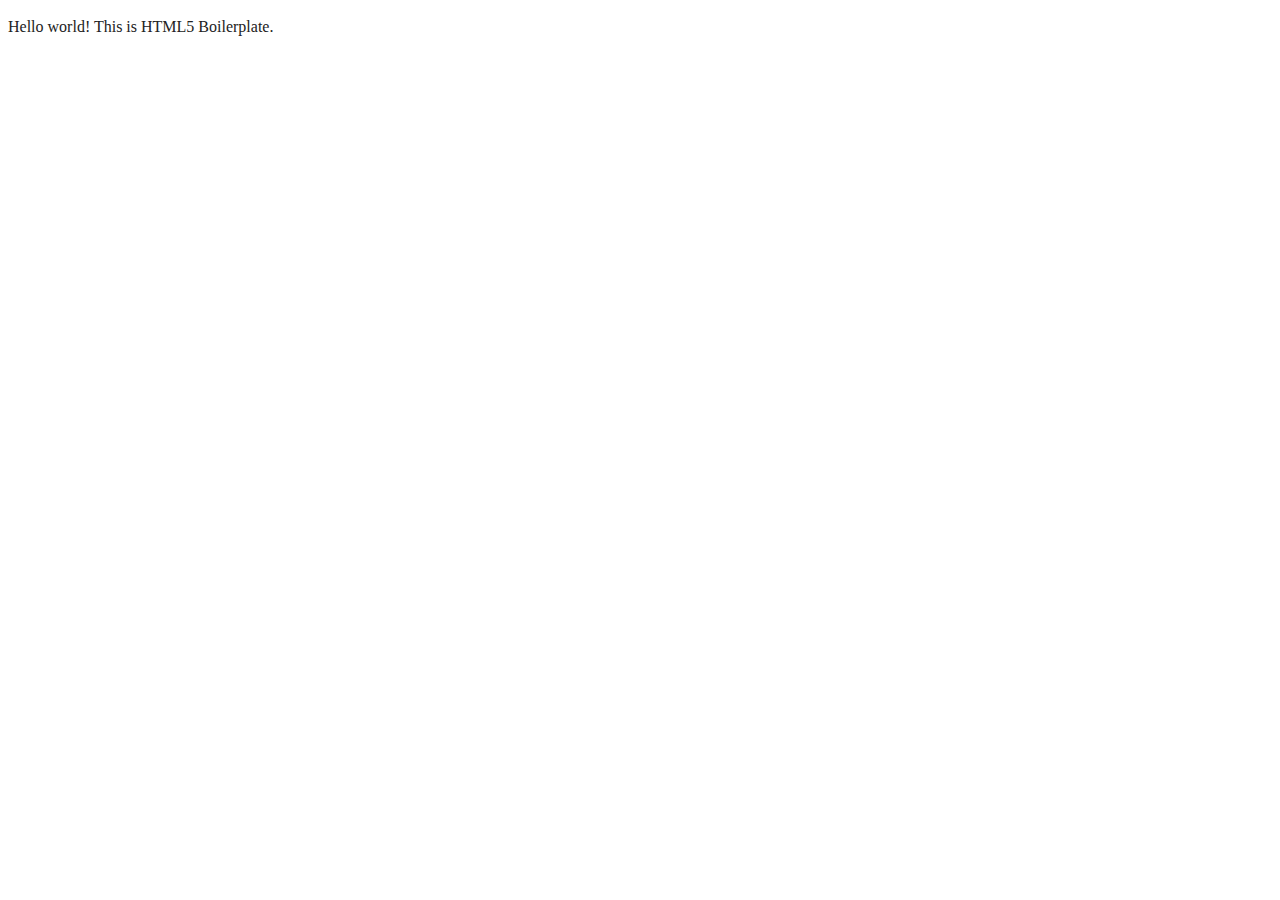
==== index.html @ e8bf4388 "create project" ====
<!doctype html>
<html class="no-js" lang="">

<head>
  <meta charset="utf-8">
  <meta name="viewport" content="width=device-width, initial-scale=1">
  <title></title>
  <link rel="stylesheet" href="scss/style.css">
  <meta name="description" content="">

  <meta property="og:title" content="">
  <meta property="og:type" content="">
  <meta property="og:url" content="">
  <meta property="og:image" content="">
  <meta property="og:image:alt" content="">

  <link rel="icon" href="/favicon.ico" sizes="any">
  <link rel="icon" href="/icon.svg" type="image/svg+xml">
  <link rel="apple-touch-icon" href="icon.png">

  <link rel="manifest" href="site.webmanifest">
  <meta name="theme-color" content="#fafafa">
</head>

<body>

  <!-- Add your site or application content here -->
  <p>Hello world! This is HTML5 Boilerplate.</p>
  <script src="js/app.js"></script>

</body>

</html>
---- scss/style.css ----
/*! HTML5 Boilerplate v9.0.1 | MIT License | https://html5boilerplate.com/ */

/* main.scss 3.0.0 | MIT License | https://github.com/h5bp/main.css#readme */
/*
 * What follows is the result of much research on cross-browser styling.
 * Credit left inline and big thanks to Nicolas Gallagher, Jonathan Neal,
 * Kroc Camen, and the H5BP dev community and team.
 */

/* ==========================================================================
   Base styles: opinionated defaults
   ========================================================================== */

html {
  color: #222;
  font-size: 1em;
  line-height: 1.4;
}

/*
 * Remove text-shadow in selection highlight:
 * https://twitter.com/miketaylr/status/12228805301
 *
 * Customize the background color to match your design.
 */

::-moz-selection {
  background: #b3d4fc;
  text-shadow: none;
}

::selection {
  background: #b3d4fc;
  text-shadow: none;
}

/*
 * A better looking default horizontal rule
 */

hr {
  display: block;
  height: 1px;
  border: 0;
  border-top: 1px solid #ccc;
  margin: 1em 0;
  padding: 0;
}

/*
 * Remove the gap between audio, canvas, iframes,
 * images, videos and the bottom of their containers:
 * https://github.com/h5bp/html5-boilerplate/issues/440
 */

audio,
canvas,
iframe,
img,
svg,
video {
  vertical-align: middle;
}

/*
 * Remove default fieldset styles.
 */

fieldset {
  border: 0;
  margin: 0;
  padding: 0;
}

/*
 * Allow only vertical resizing of textareas.
 */

textarea {
  resize: vertical;
}

/* ==========================================================================
   Author's custom styles
   ========================================================================== */

/* ==========================================================================
   Helper classes
   ========================================================================== */

/*
 * Hide visually and from screen readers
 */

.hidden,
[hidden] {
  display: none !important;
}

/*
 * Hide only visually, but have it available for screen readers:
 * https://snook.ca/archives/html_and_css/hiding-content-for-accessibility
 *
 * 1. For long content, line feeds are not interpreted as spaces and small width
 *    causes content to wrap 1 word per line:
 *    https://medium.com/@jessebeach/beware-smushed-off-screen-accessible-text-5952a4c2cbfe
 */

.visually-hidden {
  border: 0;
  clip: rect(0, 0, 0, 0);
  height: 1px;
  margin: -1px;
  overflow: hidden;
  padding: 0;
  position: absolute;
  white-space: nowrap;
  width: 1px;
  /* 1 */
}

/*
 * Extends the .visually-hidden class to allow the element
 * to be focusable when navigated to via the keyboard:
 * https://www.drupal.org/node/897638
 */

.visually-hidden.focusable:active,
.visually-hidden.focusable:focus {
  clip: auto;
  height: auto;
  margin: 0;
  overflow: visible;
  position: static;
  white-space: inherit;
  width: auto;
}

/*
 * Hide visually and from screen readers, but maintain layout
 */

.invisible {
  visibility: hidden;
}

/*
 * Clearfix: contain floats
 *
 * The use of `table` rather than `block` is only necessary if using
 * `::before` to contain the top-margins of child elements.
 */

.clearfix::before,
.clearfix::after {
  content: "";
  display: table;
}

.clearfix::after {
  clear: both;
}

/* ==========================================================================
   EXAMPLE Media Queries for Responsive Design.
   These examples override the primary ('mobile first') styles.
   Modify as content requires.
   ========================================================================== */

@media only screen and (min-width: 35em) {
  /* Style adjustments for viewports that meet the condition */
}

@media print,
  (-webkit-min-device-pixel-ratio: 1.25),
  (min-resolution: 1.25dppx),
  (min-resolution: 120dpi) {
  /* Style adjustments for high resolution devices */
}

/* ==========================================================================
   Print styles.
   Inlined to avoid the additional HTTP request:
   https://www.phpied.com/delay-loading-your-print-css/
   ========================================================================== */

@media print {
  *,
  *::before,
  *::after {
    background: #fff !important;
    color: #000 !important;
    /* Black prints faster */
    box-shadow: none !important;
    text-shadow: none !important;
  }

  a,
  a:visited {
    text-decoration: underline;
  }

  a[href]::after {
    content: " (" attr(href) ")";
  }

  abbr[title]::after {
    content: " (" attr(title) ")";
  }

  /*
   * Don't show links that are fragment identifiers,
   * or use the `javascript:` pseudo protocol
   */
  a[href^="#"]::after,
  a[href^="javascript:"]::after {
    content: "";
  }

  pre {
    white-space: pre-wrap !important;
  }

  pre,
  blockquote {
    border: 1px solid #999;
    page-break-inside: avoid;
  }

  tr,
  img {
    page-break-inside: avoid;
  }

  p,
  h2,
  h3 {
    orphans: 3;
    widows: 3;
  }

  h2,
  h3 {
    page-break-after: avoid;
  }
}
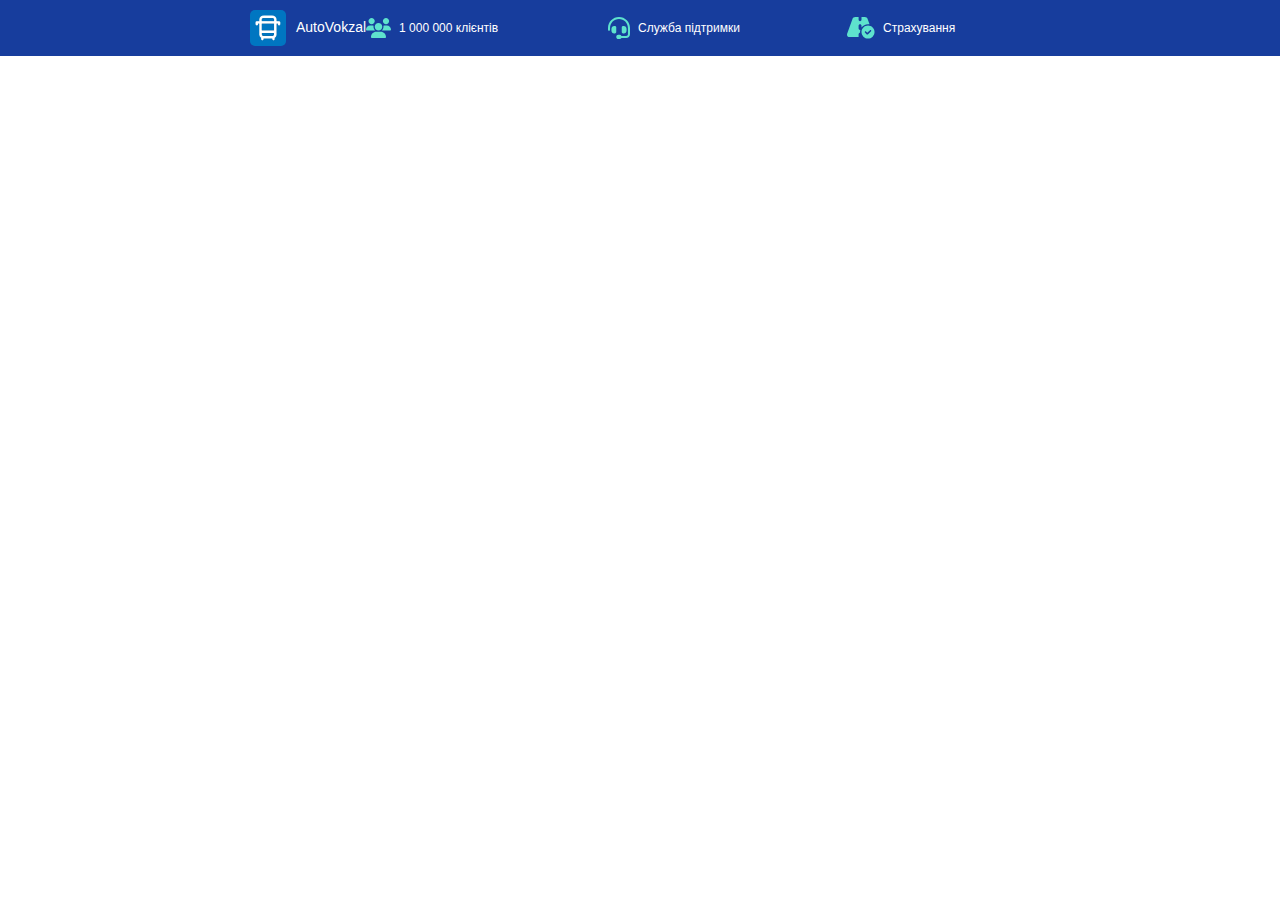
==== commit 8f5513cf: "add: header" ====
--- a/index.html
+++ b/index.html
@@ -6,6 +6,7 @@
   <meta name="viewport" content="width=device-width, initial-scale=1">
   <title></title>
   <link rel="stylesheet" href="scss/style.css">
+  <link rel="stylesheet" href="scss/header.css">
   <meta name="description" content="">
 
   <meta property="og:title" content="">
@@ -23,11 +24,36 @@
 </head>
 
 <body>
-
-  <!-- Add your site or application content here -->
-  <p>Hello world! This is HTML5 Boilerplate.</p>
-  <script src="js/app.js"></script>
-
+<header class="header">
+  <div class="header__icon">
+    <img src="img/logo.svg" alt="icon.png">
+    <div class="header__icon-text">AutoVokzal</div>
+  </div>
+  <div class="header__list">
+    <div class="header__card">
+      <img src="img/clients_icon.svg" alt="clients_icon.svg">
+      <div class="header__card-text">1 000 000 клієнтів</div>
+    </div>
+    <div class="header__card">
+      <img src="img/help_icon.svg" alt="help_icon.svg">
+      <div class="header__card-text">Служба підтримки</div>
+    </div>
+    <div class="header__card">
+      <img src="img/road_icon.svg" alt="road_icon.svg">
+      <div class="header__card-text">Страхування</div>
+    </div>
+  </div>
+  <div class="header__phone">
+    <div class="header__phone-link">
+      <img src="img/dot_icon.svg" alt="dot_icon.svg">
+      <div class="header__phone-link_text">380 99 234-66-77</div>
+    </div>
+    <div class="header__phone-description">
+      Цілодобово
+    </div>
+  </div>
+</header>
+<script src="js/app.js"></script>
 </body>
 
 </html>
--- a/scss/style.css
+++ b/scss/style.css
@@ -10,6 +10,14 @@
 /* ==========================================================================
    Base styles: opinionated defaults
    ========================================================================== */
+body {
+  border: 0;
+  margin: 0;
+  font-family: Roboto, sans-serif;
+  font-size: 14px;
+  font-weight: 400;
+}
+
 
 html {
   color: #222;
--- a/scss/header.css
+++ b/scss/header.css
@@ -0,0 +1,64 @@
+.header {
+  display: flex;
+  align-items: center;
+  justify-content: space-between;
+  height: 56px;
+  color: rgb(255, 255, 255);
+  background: rgb(23, 61, 157);
+  padding: 0 250px;
+}
+.header__icon {
+  display: flex;
+  align-items: center;
+}
+.header__icon img {
+  width: 36px;
+  height: 36px;
+  margin: 0 10px 0 0;
+}
+.header__icon-text {
+  color: rgb(255, 255, 255);
+  font-size: 14px;
+}
+.header__list {
+  display: flex;
+}
+.header__card {
+  display: flex;
+  align-items: center;
+  font-size: 12px;
+  font-weight: 400;
+  margin: 0 52px;
+}
+.header__card:first-child {
+  margin: 0 52px 0 0;
+}
+.header__card:last-child {
+  margin: 0 300px 0 52px;
+}
+.header__card-text {
+  width: 105px;
+  margin: 0 0 0 8px;
+}
+.header__phone {
+  display: flex;
+  flex-direction: column;
+}
+.header__phone-link {
+  display: flex;
+}
+.header__phone-link_text {
+  font-size: 14px;
+  font-weight: 700;
+  width: fit-content;
+  margin: 0 0 0 4px;
+}
+.header__phone-description {
+  text-align: end;
+  width: 120.55px;
+  color: rgba(255, 255, 255, 0.42);
+  font-size: 12px;
+  font-weight: 400;
+}
+
+/*# sourceMappingURL=header.css.map */
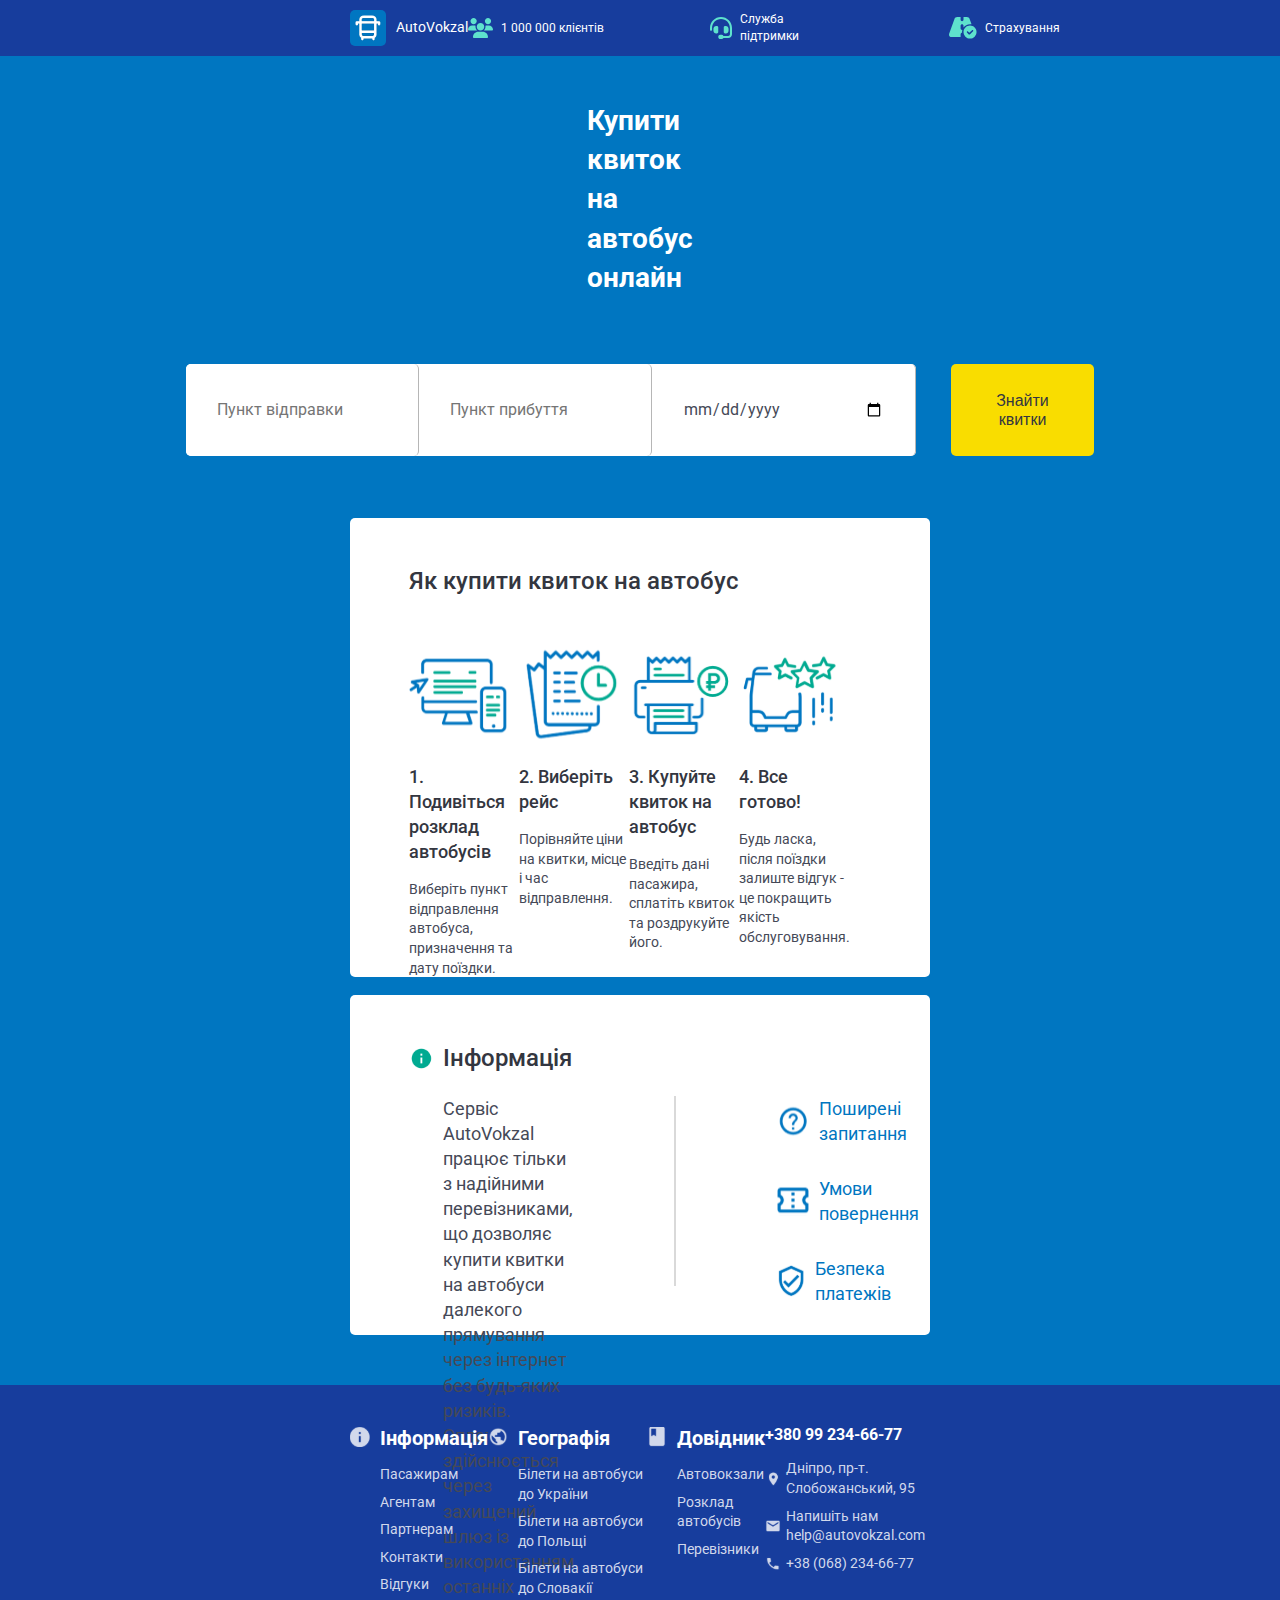
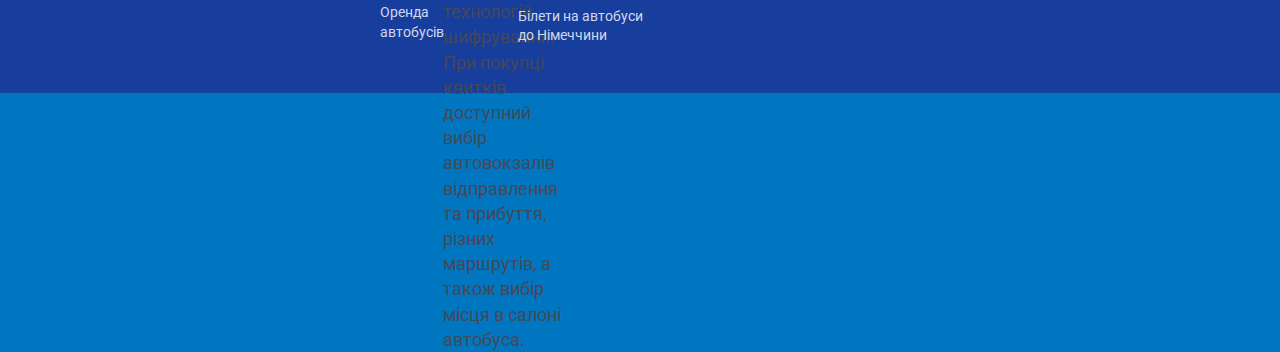
==== commit 460282db: "add: index page and footer" ====
--- a/index.html
+++ b/index.html
@@ -4,16 +4,11 @@
 <head>
   <meta charset="utf-8">
   <meta name="viewport" content="width=device-width, initial-scale=1">
-  <title></title>
+  <title>AutoVokzal</title>
   <link rel="stylesheet" href="scss/style.css">
+  <link rel="stylesheet" href="scss/index.css">
   <link rel="stylesheet" href="scss/header.css">
-  <meta name="description" content="">
-
-  <meta property="og:title" content="">
-  <meta property="og:type" content="">
-  <meta property="og:url" content="">
-  <meta property="og:image" content="">
-  <meta property="og:image:alt" content="">
+  <link rel="stylesheet" href="scss/footer.css">
 
   <link rel="icon" href="/favicon.ico" sizes="any">
   <link rel="icon" href="/icon.svg" type="image/svg+xml">
@@ -21,6 +16,12 @@
 
   <link rel="manifest" href="site.webmanifest">
   <meta name="theme-color" content="#fafafa">
+
+  <link rel="preconnect" href="https://fonts.googleapis.com">
+  <link rel="preconnect" href="https://fonts.gstatic.com" crossorigin>
+  <link
+    href="https://fonts.googleapis.com/css2?family=Roboto:ital,wght@0,100;0,300;0,400;0,500;0,700;0,900;1,100;1,300;1,400;1,500;1,700;1,900&display=swap"
+    rel="stylesheet">
 </head>
 
 <body>
@@ -53,6 +54,166 @@
     </div>
   </div>
 </header>
+
+<div class="index">
+  <div class="index__contents">Купити квиток на автобус онлайн</div>
+  <div class="index__search">
+    <div class="index__search-inputs">
+      <input type="text" placeholder="Пункт відправки">
+      <input type="text" placeholder="Пункт прибуття">
+      <input type="date">
+    </div>
+    <button onclick="alertComingSoon()" class="index__search-button">
+      Знайти квитки
+    </button>
+  </div>
+  <div class="index__guide">
+    <div class="index__guide-contents">
+      Як купити квиток на автобус
+    </div>
+    <div class="index__guide-list">
+      <div class="index__guide-card">
+        <img src="img/guide_part1.svg" alt="guide_part1.svg">
+        <div class="index__guide-text">
+          <div class="index__guide-text_label">
+            1. Подивіться розклад автобусів
+          </div>
+          <div class="index__guide-text_description">
+            Виберіть пункт відправлення автобуса, призначення та дату поїздки.
+          </div>
+        </div>
+      </div>
+      <div class="index__guide-card">
+        <img src="img/guide_part2.svg" alt="guide_part2.svg">
+        <div class="index__guide-text">
+          <div class="index__guide-text_label">
+            2. Виберіть рейс
+          </div>
+          <div class="index__guide-text_description">
+            Порівняйте ціни на квитки, місце і час відправлення.
+          </div>
+        </div>
+      </div>
+      <div class="index__guide-card">
+        <img src="img/guide_part3.svg" alt="guide_part3.svg">
+        <div class="index__guide-text">
+          <div class="index__guide-text_label">
+            3. Купуйте квиток на автобус
+          </div>
+          <div class="index__guide-text_description">
+            Введіть дані пасажира, сплатіть квиток та роздрукуйте його.
+          </div>
+        </div>
+      </div>
+      <div class="index__guide-card">
+        <img src="img/guide_part4.svg" alt="guide_part4.svg">
+        <div class="index__guide-text">
+          <div class="index__guide-text_label">
+            4. Все готово!
+          </div>
+          <div class="index__guide-text_description">
+            Будь ласка, після поїздки залиште відгук - це покращить якість обслуговування.
+          </div>
+        </div>
+      </div>
+    </div>
+  </div>
+  <div class="index__information">
+    <div class="index__information-contents">
+      <img src="img/contents_icon.svg" alt="contents_icon.svg">
+      <div class="index__information-contents_text">Інформація</div>
+    </div>
+    <div class="index__information-info">
+      <div class="index__information-info_text">Сервіс AutoVokzal працює тільки з надійними перевізниками, що дозволяє
+        купити
+        квитки на автобуси далекого прямування через інтернет без будь-яких ризиків. Оплата здійснюється через захищений
+        шлюз із використанням останніх технологій шифрування. При покупці квитків доступний вибір автовокзалів
+        відправлення та прибуття, різних маршрутів, а також вибір місця в салоні автобуса.
+      </div>
+      <div class="index__information-links">
+        <div class="index__information-card">
+          <img src="img/faq_icon.svg" alt="faq_icon.svg">
+          <div class="index__information-card_text">Поширені запитання</div>
+        </div>
+        <div class="index__information-card">
+          <img src="img/return_icon.svg" alt="return_icon.svg">
+          <div class="index__information-card_text">Умови повернення</div>
+        </div>
+        <div class="index__information-card">
+          <img src="img/security_icon.svg" alt="security_icon.svg">
+          <div class="index__information-card_text">Безпека платежів</div>
+        </div>
+      </div>
+    </div>
+  </div>
+</div>
+
+<footer class="footer">
+  <div class="footer__links">
+    <div class="footer__links-info">
+      <div class="footer__links-info_contents">
+        <img src="img/footer_info_icon.svg" alt="footer_info_icon.svg">
+        <div class="footer__links-info_contents_text">
+          Інформація
+        </div>
+      </div>
+      <div class="footer__links-info_list">
+        <a href="" class="footer__links-info_item">Пасажирам</a>
+        <a href="" class="footer__links-info_item">Агентам</a>
+        <a href="" class="footer__links-info_item">Партнерам</a>
+        <a href="" class="footer__links-info_item">Контакти</a>
+        <a href="" class="footer__links-info_item">Відгуки</a>
+        <a href="" class="footer__links-info_item">Оренда автобусів</a>
+      </div>
+    </div>
+    <div class="footer__links-info">
+      <div class="footer__links-info_contents">
+        <img src="img/footer_geo_icon.svg" alt="footer_geo_icon.svg">
+        <div class="footer__links-info_contents_text">
+          Географія
+        </div>
+      </div>
+      <div class="footer__links-info_list">
+        <a href="" class="footer__links-info_item">Білети на автобуси до України</a>
+        <a href="" class="footer__links-info_item">Білети на автобуси до Польщі</a>
+        <a href="" class="footer__links-info_item">Білети на автобуси до Словакії</a>
+        <a href="" class="footer__links-info_item">Білети на автобуси до Німеччини</a>
+      </div>
+    </div>
+    <div class="footer__links-info">
+      <div class="footer__links-info_contents">
+        <img src="img/footer_directory_icon.svg" alt="footer_directory_icon.svg">
+        <div class="footer__links-info_contents_text">
+          Довідник
+        </div>
+      </div>
+      <div class="footer__links-info_list">
+        <a href="" class="footer__links-info_item">Автовокзали</a>
+        <a href="" class="footer__links-info_item">Розклад автобусів</a>
+        <a href="" class="footer__links-info_item">Перевізники</a>
+      </div>
+    </div>
+    <div class="footer__commercial">
+      <div class="footer__commercial-phone">
+        +380 99 234-66-77
+      </div>
+      <div class="footer__commercial-list">
+        <div class="footer__commercial-item">
+          <img src="img/footer_map_icon.svg" alt="footer_map_icon.svg">
+          <a href="" class="footer__commercial-item_text">Дніпро, пр-т. Слобожанський, 95</a>
+        </div>
+        <div class="footer__commercial-item">
+          <img src="img/footer_message_icon.svg" alt="footer_message_icon.svg">
+          <a href="" class="footer__commercial-item_text">Напишіть нам help@autovokzal.com</a>
+        </div>
+        <div class="footer__commercial-item">
+          <img src="img/footer_phone_icon.svg" alt="footer_phone_icon.svg">
+          <a href="" class="footer__commercial-item_text">+38 (068) 234-66-77</a>
+        </div>
+      </div>
+    </div>
+  </div>
+</footer>
 <script src="js/app.js"></script>
 </body>
 
--- a/scss/style.css
+++ b/scss/style.css
@@ -14,6 +14,7 @@
   border: 0;
   margin: 0;
   font-family: Roboto, sans-serif;
+  background: rgb(0, 118, 193);
   font-size: 14px;
   font-weight: 400;
 }
--- a/scss/index.css
+++ b/scss/index.css
@@ -0,0 +1,144 @@
+.index {
+  padding: 0 350px;
+}
+.index__contents {
+  display: flex;
+  justify-content: center;
+  padding: 0 250px;
+  margin: 45px 0 67px;
+  color: rgb(255, 255, 255);
+  font-size: 28px;
+  font-weight: 700;
+}
+.index__search {
+  display: flex;
+  justify-content: center;
+  margin: 0 0 62px;
+}
+.index__search-inputs {
+  display: flex;
+  border-radius: 5px;
+  background: rgb(255, 255, 255);
+  margin: 0 35px 0 0;
+}
+.index__search-inputs input {
+  width: 201px;
+  border-radius: 5px;
+  background: rgb(255, 255, 255);
+  margin: 0;
+  border: 0;
+  border-right: 1px solid rgb(182, 182, 182);
+  padding: 26px 0 26px 31px;
+  font-size: 16px;
+  font-family: Roboto, sans-serif;
+  color: rgb(69, 73, 87);
+}
+.index__search-inputs input:last-child {
+  padding: 26px 31px;
+}
+.index__search-button {
+  color: rgb(51, 54, 64);
+  font-size: 16px;
+  font-weight: 400;
+  line-height: 19px;
+  cursor: pointer;
+  padding: 27px 45px;
+  border: 0;
+  border-radius: 5px;
+  background: rgb(249, 221, 0);
+}
+.index__guide {
+  height: 350px;
+  border-radius: 5px;
+  padding: 47px 80px 62px 59px;
+  margin: 0 0 18px;
+  background: rgb(255, 255, 255);
+}
+.index__guide-contents {
+  color: rgb(51, 54, 64);
+  font-size: 24px;
+  font-weight: 500;
+  margin: 0 0 46px;
+}
+.index__guide-list {
+  display: flex;
+  justify-content: space-between;
+}
+.index__guide-card {
+  width: 200px;
+}
+.index__guide-card img {
+  width: 100px;
+  height: 100px;
+}
+.index__guide-text_label {
+  margin: 19px 0 16px;
+  color: rgb(51, 54, 64);
+  font-size: 18px;
+  font-weight: 500;
+}
+.index__guide-text_description {
+  color: rgb(69, 73, 87);
+  font-size: 14px;
+  font-weight: 400;
+}
+.index__information {
+  margin: 0 0 50px;
+  height: 250px;
+  border-radius: 5px;
+  padding: 47px 104px 43px 59px;
+  background: rgb(255, 255, 255);
+}
+.index__information-contents {
+  display: flex;
+  align-items: center;
+  margin: 0 0 20px;
+}
+.index__information-contents_text {
+  margin: 0 0 0 10px;
+  color: rgb(51, 54, 64);
+  font-size: 24px;
+  font-weight: 500;
+}
+.index__information-info {
+  display: flex;
+}
+.index__information-info_text {
+  width: 550px;
+  height: 190px;
+  margin: 0 100px 0 34px;
+  padding: 0 100px 0 0;
+  border-right: 2px solid rgb(217, 217, 217);
+  color: rgb(69, 73, 87);
+  font-size: 18px;
+  font-weight: 400;
+}
+.index__information-links {
+  display: flex;
+  align-items: flex-start;
+  justify-content: center;
+  flex-direction: column;
+}
+.index__information-card {
+  display: flex;
+  align-items: center;
+  margin: 15px 0;
+}
+.index__information-card:first-child {
+  margin: 0 0 15px 0;
+}
+.index__information-card:last-child {
+  margin: 15px 0 0 0;
+}
+.index__information-card img {
+  width: 34px;
+  height: 34px;
+  margin: 0 9px 0 0;
+}
+.index__information-card_text {
+  color: rgb(0, 118, 193);
+  font-size: 18px;
+  font-weight: 400;
+}
+
+/*# sourceMappingURL=index.css.map */
--- a/scss/header.css
+++ b/scss/header.css
@@ -5,7 +5,7 @@
   height: 56px;
   color: rgb(255, 255, 255);
   background: rgb(23, 61, 157);
-  padding: 0 250px;
+  padding: 0 350px;
 }
 .header__icon {
   display: flex;
@@ -34,7 +34,7 @@
   margin: 0 52px 0 0;
 }
 .header__card:last-child {
-  margin: 0 300px 0 52px;
+  margin: 0 200px 0 52px;
 }
 .header__card-text {
   width: 105px;
@@ -55,7 +55,7 @@
 }
 .header__phone-description {
   text-align: end;
-  width: 120.55px;
+  width: 124.55px;
   color: rgba(255, 255, 255, 0.42);
   font-size: 12px;
   font-weight: 400;
--- a/scss/footer.css
+++ b/scss/footer.css
@@ -0,0 +1,68 @@
+.footer {
+  padding: 39px 350px 39px;
+  height: 230px;
+  background: rgb(23, 61, 157);
+}
+.footer__links {
+  display: flex;
+  justify-content: space-between;
+}
+.footer__links-info_contents {
+  display: flex;
+}
+.footer__links-info_contents img {
+  width: 20px;
+  height: 20px;
+  margin: 3px 10px 0 0;
+}
+.footer__links-info_contents_text {
+  color: rgb(255, 255, 255);
+  font-size: 20px;
+  font-weight: 700;
+  margin: 0 0 13px;
+}
+.footer__links-info_list {
+  display: flex;
+  flex-direction: column;
+}
+.footer__links-info_item {
+  margin: 4px 0 4px 30px;
+  color: rgb(209, 216, 235);
+  font-size: 14px;
+  font-weight: 400;
+  text-decoration: none;
+}
+.footer__links-info_item:first-child {
+  margin: 0 0 4px 30px;
+}
+.footer__links-info_item:last-child {
+  margin: 4px 0 0 30px;
+}
+.footer__commercial-phone {
+  color: rgb(255, 255, 255);
+  font-size: 16px;
+  font-weight: 700;
+  margin: 0 0 13px;
+}
+.footer__commercial-item {
+  display: flex;
+  align-items: center;
+  margin: 8px 0;
+}
+.footer__commercial-item:first-child {
+  margin: 0 0 8px;
+}
+.footer__commercial-item:last-child {
+  margin: 8px 0 0;
+}
+.footer__commercial-item img {
+  margin: 0 5px 0 0;
+}
+.footer__commercial-item_text {
+  color: rgb(209, 216, 235);
+  font-size: 14px;
+  font-weight: 400;
+  text-decoration: none;
+}
+
+/*# sourceMappingURL=footer.css.map */
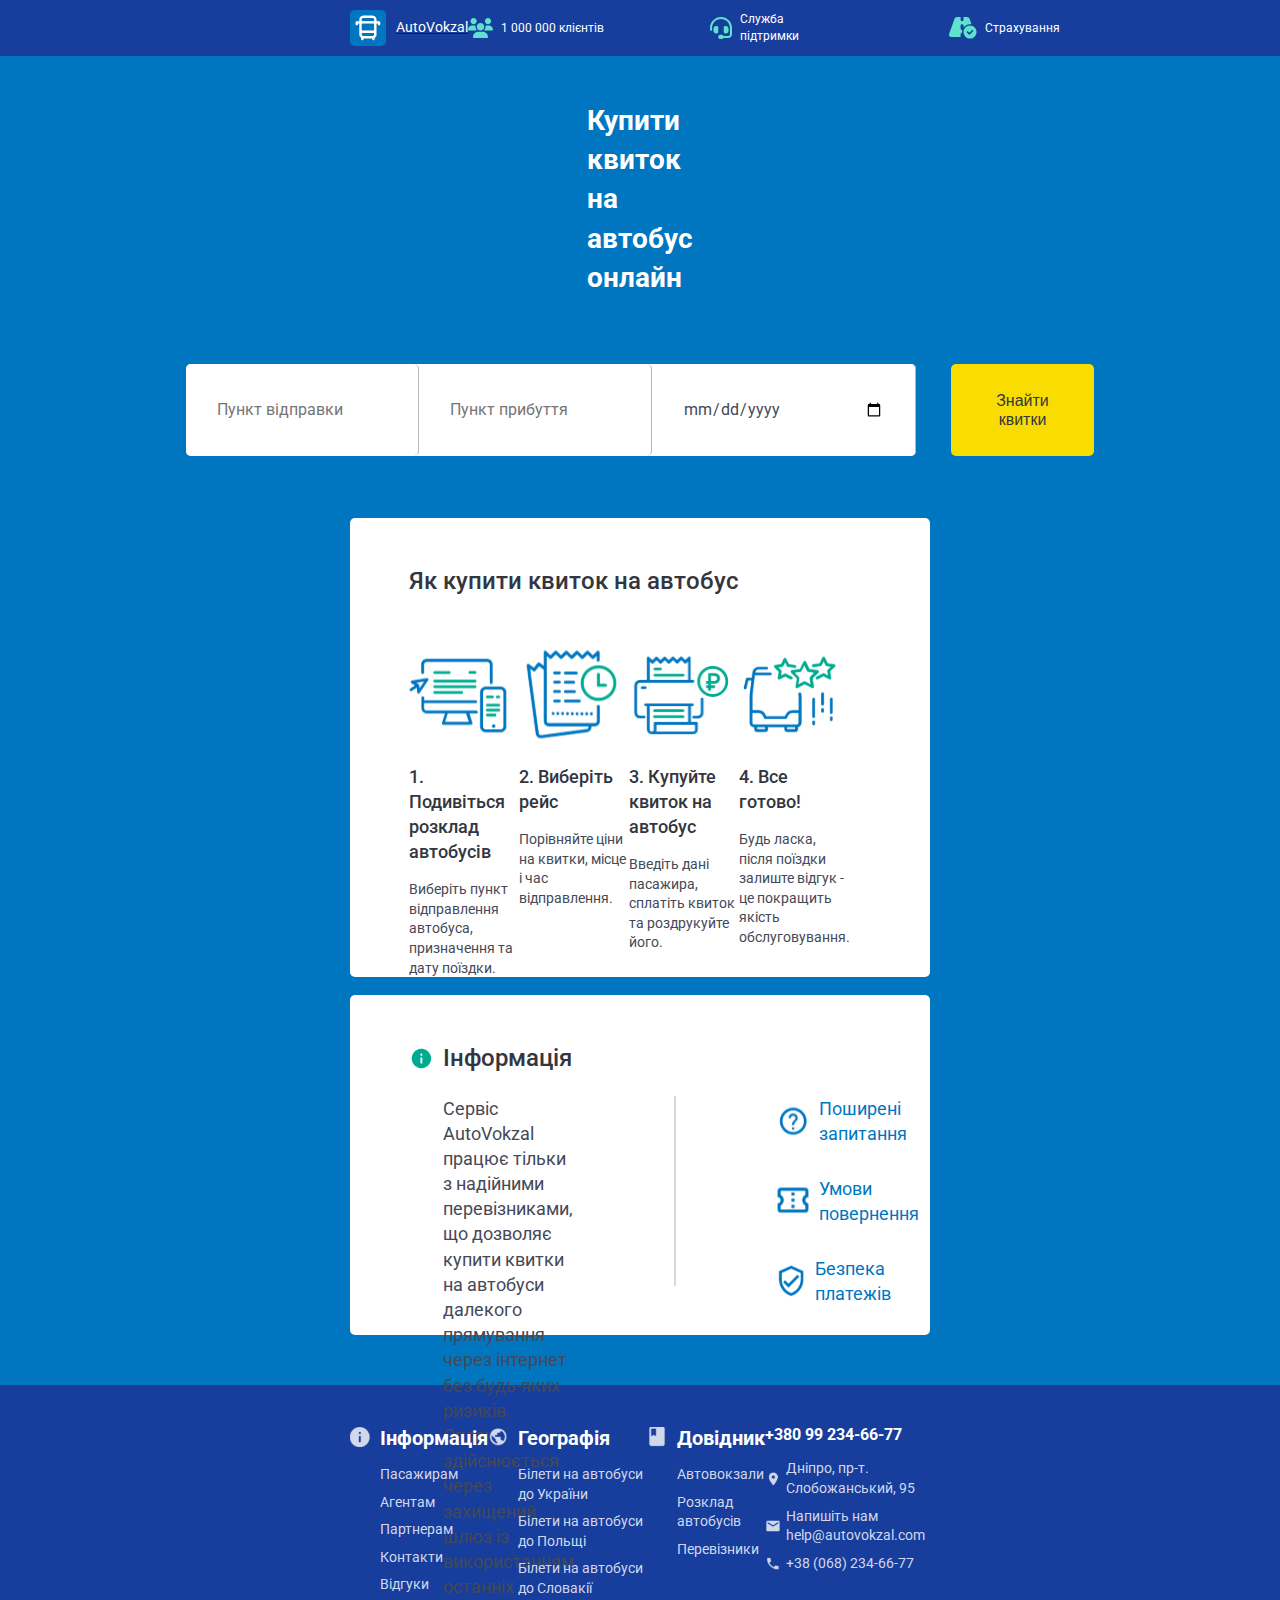
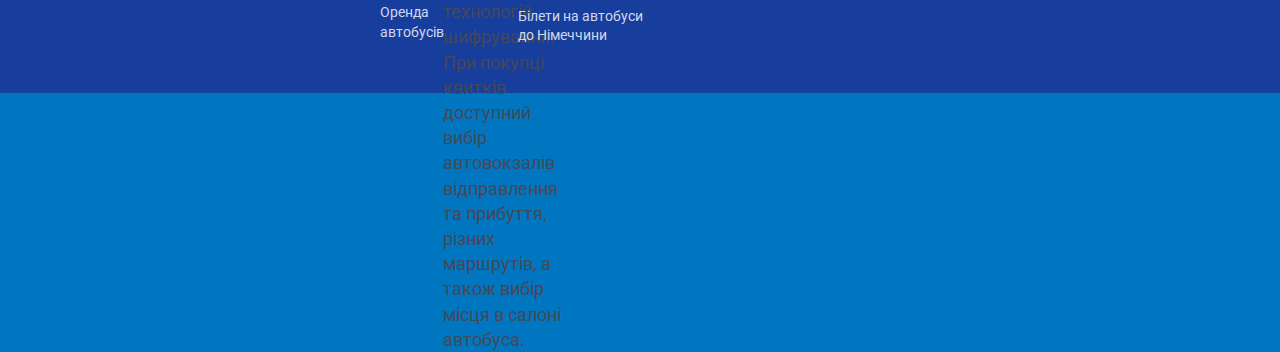
==== commit c932e7d3: "add: partners page" ====
--- a/index.html
+++ b/index.html
@@ -26,10 +26,10 @@
 
 <body>
 <header class="header">
-  <div class="header__icon">
+  <a href="index.html" class="header__icon">
     <img src="img/logo.svg" alt="icon.png">
     <div class="header__icon-text">AutoVokzal</div>
-  </div>
+  </a>
   <div class="header__list">
     <div class="header__card">
       <img src="img/clients_icon.svg" alt="clients_icon.svg">
@@ -133,15 +133,15 @@
       <div class="index__information-links">
         <div class="index__information-card">
           <img src="img/faq_icon.svg" alt="faq_icon.svg">
-          <div class="index__information-card_text">Поширені запитання</div>
+          <a href="faq.html" class="index__information-card_text">Поширені запитання</a>
         </div>
         <div class="index__information-card">
           <img src="img/return_icon.svg" alt="return_icon.svg">
-          <div class="index__information-card_text">Умови повернення</div>
+          <a href="faq.html" class="index__information-card_text">Умови повернення</a>
         </div>
         <div class="index__information-card">
           <img src="img/security_icon.svg" alt="security_icon.svg">
-          <div class="index__information-card_text">Безпека платежів</div>
+          <a href="faq.html" class="index__information-card_text">Безпека платежів</a>
         </div>
       </div>
     </div>
@@ -158,9 +158,9 @@
         </div>
       </div>
       <div class="footer__links-info_list">
-        <a href="" class="footer__links-info_item">Пасажирам</a>
-        <a href="" class="footer__links-info_item">Агентам</a>
-        <a href="" class="footer__links-info_item">Партнерам</a>
+        <a href="faq.html" class="footer__links-info_item">Пасажирам</a>
+        <a href="agents.html" class="footer__links-info_item">Агентам</a>
+        <a href="partners.html" class="footer__links-info_item">Партнерам</a>
         <a href="" class="footer__links-info_item">Контакти</a>
         <a href="" class="footer__links-info_item">Відгуки</a>
         <a href="" class="footer__links-info_item">Оренда автобусів</a>
--- a/scss/index.css
+++ b/scss/index.css
@@ -139,6 +139,7 @@
   color: rgb(0, 118, 193);
   font-size: 18px;
   font-weight: 400;
+  text-decoration: none;
 }
 
 /*# sourceMappingURL=index.css.map */
--- a/scss/header.css
+++ b/scss/header.css
@@ -19,6 +19,7 @@
 .header__icon-text {
   color: rgb(255, 255, 255);
   font-size: 14px;
+  text-decoration: none;
 }
 .header__list {
   display: flex;
